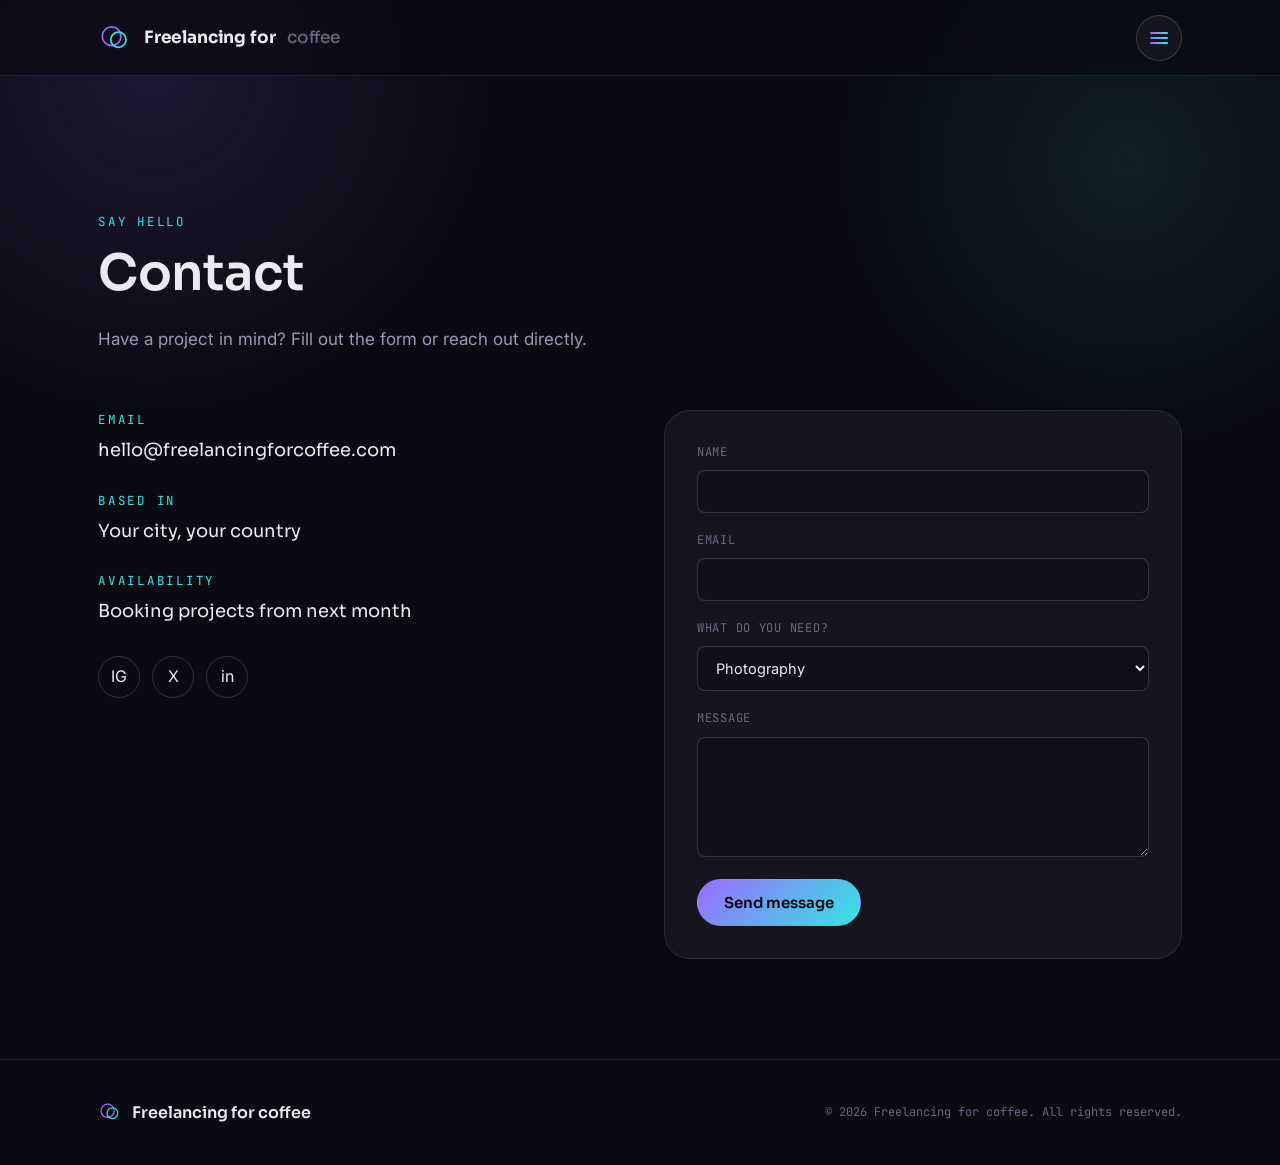
==== contact.html @ 6ca32a31 "Main files" ====
<!DOCTYPE html>
<html lang="en">
<head>
<meta charset="UTF-8">
<meta name="viewport" content="width=device-width, initial-scale=1.0">
<title>Freelancing for coffee — Contact</title>
<meta name="description" content="Get in touch for photography, journalism and editing work.">
<link rel="preconnect" href="https://fonts.googleapis.com">
<link rel="preconnect" href="https://fonts.gstatic.com" crossorigin>
<link href="https://fonts.googleapis.com/css2?family=Sora:wght@400;600;700&family=Inter:wght@400;500;600&family=JetBrains+Mono:wght@400;500&display=swap" rel="stylesheet">
<link rel="stylesheet" href="css/style.css">
</head>
<body>
<div class="ambient-glow"></div>

<nav class="site-nav">
  <div class="container">
    <a href="index.html" class="brand">
      <svg class="brand-mark" viewBox="0 0 40 40" fill="none" xmlns="http://www.w3.org/2000/svg">
        <circle class="r1" cx="16" cy="18" r="11" stroke-width="2"/>
        <circle class="r2" cx="24" cy="22" r="9" stroke-width="2"/>
      </svg>
      Freelancing for <span class="dim">coffee</span>
    </a>
    <button class="burger" data-burger aria-label="Open menu" aria-expanded="false">
      <span class="bars"><span></span><span></span><span></span></span>
    </button>
  </div>
</nav>
<div class="drawer-overlay" data-drawer-overlay></div>
<aside class="drawer" data-drawer>
  <ul class="drawer-links">
    <li><a href="index.html">Home</a></li>
    <li><a href="photography.html">Photography</a></li>
    <li><a href="journalism.html">Journalism</a></li>
    <li><a href="editing.html">Editing</a></li>
    <li><a href="price.html">Price</a></li>
    <li><a href="contact.html">Contact</a></li>
  </ul>
  <div class="drawer-foot">Freelancing for coffee<br>Based on caffeine &amp; deadlines.</div>
</aside>

<main>
  <section class="page-head">
    <div class="container">
      <span class="eyebrow">Say hello</span>
      <h1>Contact</h1>
      <p><!-- EDIT ME --> Have a project in mind? Fill out the form or reach out directly.</p>
    </div>
  </section>

  <section class="container">
    <div class="contact-layout">
      <div class="contact-info">
        <div class="info-row">
          <span class="eyebrow">Email</span>
          <a href="mailto:hello@freelancingforcoffee.com">hello@freelancingforcoffee.com</a>
        </div>
        <div class="info-row">
          <span class="eyebrow">Based in</span>
          <span class="val"><!-- EDIT ME --> Your city, your country</span>
        </div>
        <div class="info-row">
          <span class="eyebrow">Availability</span>
          <span class="val"><!-- EDIT ME --> Booking projects from next month</span>
        </div>
        <div class="socials">
          <!-- EDIT ME: swap # for your real profile links -->
          <a href="#" aria-label="Instagram">IG</a>
          <a href="#" aria-label="Twitter / X">X</a>
          <a href="#" aria-label="LinkedIn">in</a>
        </div>
      </div>

      <!--
        EDIT ME: GitHub Pages can't run server code, so this form needs a form backend
        to actually send email — e.g. Formspree, Getform, or Netlify Forms.
        Sign up, then replace the action URL below with the one they give you.
      -->
      <form class="contact-form" action="https://formspree.io/f/your-form-id" method="POST">
        <div class="field">
          <label for="name">Name</label>
          <input type="text" id="name" name="name" required>
        </div>
        <div class="field">
          <label for="email">Email</label>
          <input type="email" id="email" name="email" required>
        </div>
        <div class="field">
          <label for="subject">What do you need?</label>
          <select id="subject" name="subject">
            <option>Photography</option>
            <option>Journalism</option>
            <option>Editing</option>
            <option>Something else</option>
          </select>
        </div>
        <div class="field">
          <label for="message">Message</label>
          <textarea id="message" name="message" required></textarea>
        </div>
        <button type="submit" class="btn btn-primary">Send message</button>
      </form>
    </div>
  </section>
</main>

<footer class="site-footer">
  <div class="container">
    <div class="foot-brand">
      <svg viewBox="0 0 40 40" fill="none" xmlns="http://www.w3.org/2000/svg">
        <circle cx="16" cy="18" r="11" stroke="var(--purple)" stroke-width="2"/>
        <circle cx="24" cy="22" r="9" stroke="var(--cyan)" stroke-width="2"/>
      </svg>
      Freelancing for coffee
    </div>
    <p>&copy; 2026 Freelancing for coffee. All rights reserved.</p>
  </div>
</footer>

<script src="js/script.js"></script>
</body>
</html>
---- css/style.css ----
/* =========================================================
   Freelancing for coffee — shared stylesheet
   Signature motif: overlapping "ring stain" marks (purple + cyan)
   used as logo, ambient background element, and footer watermark.
   ========================================================= */

:root {
  --bg: #0a0a12;
  --bg-alt: #101018;
  --surface: #15151f;
  --surface-2: #1b1b28;
  --border: rgba(255, 255, 255, 0.09);
  --border-strong: rgba(255, 255, 255, 0.16);
  --text: #ece9f6;
  --text-dim: #9c97b3;
  --text-faint: #6b6680;

  --purple: #9b6bff;
  --purple-deep: #6d3bd6;
  --cyan: #35e6e0;
  --cyan-deep: #17a8a8;

  --gradient: linear-gradient(135deg, var(--purple) 0%, var(--cyan) 100%);
  --gradient-soft: linear-gradient(135deg, rgba(155, 107, 255, 0.16), rgba(53, 230, 224, 0.16));

  --font-display: "Sora", sans-serif;
  --font-body: "Inter", sans-serif;
  --font-mono: "JetBrains Mono", monospace;

  --radius-sm: 8px;
  --radius: 16px;
  --radius-lg: 26px;

  --nav-h: 76px;
  --ease: cubic-bezier(0.22, 1, 0.36, 1);
}

* { box-sizing: border-box; }
html { scroll-behavior: smooth; }

body {
  margin: 0;
  background: var(--bg);
  color: var(--text);
  font-family: var(--font-body);
  font-size: 16px;
  line-height: 1.6;
  -webkit-font-smoothing: antialiased;
  overflow-x: hidden;
}

h1, h2, h3, h4 {
  font-family: var(--font-display);
  font-weight: 600;
  line-height: 1.1;
  margin: 0 0 0.5em;
  letter-spacing: -0.01em;
}

p { margin: 0 0 1em; color: var(--text-dim); }
a { color: inherit; text-decoration: none; }
img { max-width: 100%; display: block; }
button { font-family: inherit; cursor: pointer; }

.eyebrow {
  font-family: var(--font-mono);
  font-size: 12.5px;
  letter-spacing: 0.14em;
  text-transform: uppercase;
  color: var(--cyan);
}

.container {
  max-width: 1180px;
  margin: 0 auto;
  padding: 0 clamp(20px, 5vw, 48px);
}

.gradient-text {
  background: var(--gradient);
  -webkit-background-clip: text;
  background-clip: text;
  color: transparent;
}

.btn {
  display: inline-flex;
  align-items: center;
  gap: 8px;
  padding: 13px 26px;
  border-radius: 999px;
  font-family: var(--font-display);
  font-size: 15px;
  font-weight: 600;
  border: 1px solid transparent;
  transition: transform 0.25s var(--ease), box-shadow 0.25s var(--ease), border-color 0.25s var(--ease), background 0.25s var(--ease);
}
.btn-primary {
  background: var(--gradient);
  color: #08080d;
}
.btn-primary:hover { transform: translateY(-2px); box-shadow: 0 10px 30px -8px rgba(155, 107, 255, 0.55); }
.btn-ghost {
  background: transparent;
  border-color: var(--border-strong);
  color: var(--text);
}
.btn-ghost:hover { border-color: var(--cyan); color: var(--cyan); }

/* ===================== Ambient ring-stain motif ===================== */
.ring-mark {
  position: absolute;
  border-radius: 50%;
  pointer-events: none;
}
.ring-mark.purple {
  border: 2px solid rgba(155, 107, 255, 0.55);
  box-shadow: inset 0 0 40px rgba(155, 107, 255, 0.08);
}
.ring-mark.cyan {
  border: 2px solid rgba(53, 230, 224, 0.45);
  box-shadow: inset 0 0 40px rgba(53, 230, 224, 0.08);
}

.ambient-glow {
  position: fixed;
  inset: 0;
  z-index: -1;
  pointer-events: none;
  background:
    radial-gradient(600px circle at 12% 8%, rgba(155, 107, 255, 0.14), transparent 60%),
    radial-gradient(500px circle at 88% 18%, rgba(53, 230, 224, 0.10), transparent 60%);
}

/* ===================== Nav ===================== */
.site-nav {
  position: fixed;
  top: 0; left: 0; right: 0;
  height: var(--nav-h);
  z-index: 200;
  display: flex;
  align-items: center;
  background: rgba(10, 10, 18, 0.72);
  backdrop-filter: blur(14px);
  -webkit-backdrop-filter: blur(14px);
  border-bottom: 1px solid var(--border);
}
.site-nav .container {
  display: flex;
  align-items: center;
  justify-content: space-between;
  width: 100%;
}
.brand {
  display: flex;
  align-items: center;
  gap: 12px;
  font-family: var(--font-display);
  font-weight: 700;
  font-size: 17px;
  letter-spacing: -0.01em;
}
.brand-mark { width: 34px; height: 34px; flex-shrink: 0; }
.brand-mark .r1 { stroke: var(--purple); }
.brand-mark .r2 { stroke: var(--cyan); }
.brand span.dim { color: var(--text-faint); font-weight: 500; }

/* Burger */
.burger {
  position: relative;
  width: 46px;
  height: 46px;
  border-radius: 50%;
  border: 1px solid var(--border-strong);
  background: var(--surface);
  display: flex;
  align-items: center;
  justify-content: center;
  z-index: 260;
  flex-shrink: 0;
}
.burger:hover { border-color: var(--cyan); }
.burger .bars {
  position: relative;
  width: 18px;
  height: 12px;
}
.burger .bars span {
  position: absolute;
  left: 0;
  width: 100%;
  height: 2px;
  border-radius: 2px;
  background: var(--gradient);
  transition: transform 0.35s var(--ease), opacity 0.25s var(--ease), top 0.35s var(--ease);
}
.burger .bars span:nth-child(1) { top: 0; }
.burger .bars span:nth-child(2) { top: 5px; }
.burger .bars span:nth-child(3) { top: 10px; }
.burger.is-open .bars span:nth-child(1) { top: 5px; transform: rotate(45deg); }
.burger.is-open .bars span:nth-child(2) { opacity: 0; }
.burger.is-open .bars span:nth-child(3) { top: 5px; transform: rotate(-45deg); }

/* Drawer */
.drawer-overlay {
  position: fixed;
  inset: 0;
  background: rgba(6, 6, 10, 0.66);
  backdrop-filter: blur(2px);
  opacity: 0;
  pointer-events: none;
  transition: opacity 0.4s var(--ease);
  z-index: 210;
}
.drawer-overlay.is-open { opacity: 1; pointer-events: auto; }

.drawer {
  position: fixed;
  top: 0; right: 0;
  width: min(88vw, 360px);
  height: 100%;
  background: linear-gradient(180deg, var(--bg-alt), var(--bg));
  border-left: 1px solid var(--border);
  z-index: 220;
  transform: translateX(100%);
  transition: transform 0.5s var(--ease);
  display: flex;
  flex-direction: column;
  padding: calc(var(--nav-h) + 20px) 40px 40px;
  overflow: hidden;
}
.drawer.is-open { transform: translateX(0); }
.drawer::after {
  content: "";
  position: absolute;
  width: 260px; height: 260px;
  border-radius: 50%;
  border: 2px solid rgba(155, 107, 255, 0.25);
  bottom: -80px; left: -100px;
  pointer-events: none;
}
.drawer-links {
  list-style: none;
  margin: 0; padding: 0;
  display: flex;
  flex-direction: column;
  gap: 4px;
}
.drawer-links li {
  opacity: 0;
  transform: translateX(24px);
  transition: opacity 0.5s var(--ease), transform 0.5s var(--ease);
  transition-delay: calc(var(--i, 0) * 0.05s);
}
.drawer.is-open .drawer-links li { opacity: 1; transform: translateX(0); }
.drawer-links a {
  display: block;
  padding: 12px 0;
  font-family: var(--font-display);
  font-size: 30px;
  font-weight: 600;
  color: var(--text-dim);
  border-bottom: 1px solid var(--border);
}
.drawer-links a:hover, .drawer-links a.active { color: var(--text); }
.drawer-links a.active { background: var(--gradient); -webkit-background-clip: text; background-clip: text; color: transparent; }
.drawer-foot {
  margin-top: auto;
  padding-top: 24px;
  font-family: var(--font-mono);
  font-size: 12.5px;
  color: var(--text-faint);
  letter-spacing: 0.06em;
}

/* ===================== Hero (home) ===================== */
main { padding-top: var(--nav-h); }

.hero {
  position: relative;
  padding: clamp(56px, 10vw, 120px) 0 90px;
  overflow: hidden;
}
.hero .container {
  display: grid;
  grid-template-columns: 1.15fr 0.85fr;
  gap: clamp(32px, 6vw, 80px);
  align-items: center;
}
.hero h1 {
  font-size: clamp(38px, 5.4vw, 68px);
  margin-top: 14px;
}
.hero .lede {
  font-size: 18px;
  max-width: 46ch;
  margin-top: 18px;
}
.hero .services {
  display: flex;
  flex-wrap: wrap;
  gap: 10px;
  margin: 28px 0 34px;
}
.hero .services span {
  font-family: var(--font-mono);
  font-size: 12.5px;
  letter-spacing: 0.05em;
  padding: 7px 14px;
  border: 1px solid var(--border-strong);
  border-radius: 999px;
  color: var(--text-dim);
}
.hero .cta-row { display: flex; gap: 14px; flex-wrap: wrap; }

.photo-frame {
  position: relative;
  aspect-ratio: 4 / 5;
  border-radius: var(--radius-lg);
  border: 1.5px dashed var(--border-strong);
  background: var(--surface);
  display: flex;
  align-items: center;
  justify-content: center;
  overflow: hidden;
}
.photo-frame::before {
  content: "";
  position: absolute;
  inset: -20%;
  background: radial-gradient(circle at 30% 20%, rgba(155,107,255,0.20), transparent 55%),
              radial-gradient(circle at 75% 80%, rgba(53,230,224,0.16), transparent 55%);
}
.photo-frame .placeholder-msg {
  position: relative;
  text-align: center;
  padding: 24px;
}
.photo-frame .placeholder-msg svg { width: 44px; height: 44px; margin: 0 auto 14px; opacity: 0.8; }
.photo-frame .placeholder-msg p {
  font-family: var(--font-mono);
  font-size: 13px;
  color: var(--text-faint);
  margin: 0;
}
.photo-frame .r1 { top: -40px; right: -50px; width: 200px; height: 200px; }
.photo-frame .r2 { bottom: -60px; left: -40px; width: 160px; height: 160px; }

/* ===================== Section shell ===================== */
.page-head {
  padding: calc(var(--nav-h) + 56px) 0 40px;
}
.page-head h1 { font-size: clamp(32px, 5vw, 50px); margin-top: 12px; }
.page-head p { max-width: 60ch; font-size: 17px; }

/* ===================== Photography grid ===================== */
.photo-grid {
  display: grid;
  grid-template-columns: repeat(auto-fill, minmax(300px, 1fr));
  gap: 26px;
  padding-bottom: 100px;
}
.album-card {
  position: relative;
  aspect-ratio: 16 / 10;
  border-radius: var(--radius);
  overflow: hidden;
  border: 1px solid var(--border);
  cursor: pointer;
  background: var(--surface);
  transition: transform 0.4s var(--ease), border-color 0.4s var(--ease);
}
.album-card:hover { transform: translateY(-6px); border-color: var(--border-strong); }
.album-card .ph {
  position: absolute; inset: 0;
  display: flex; align-items: center; justify-content: center;
}
.album-card .ph svg { width: 34px; height: 34px; opacity: 0.55; }
.album-card .tint { position: absolute; inset: 0; opacity: 0.85; }
.ph-1 .tint { background: linear-gradient(135deg, #6d3bd6, #1b1b28); }
.ph-2 .tint { background: linear-gradient(135deg, #17a8a8, #1b1b28); }
.ph-3 .tint { background: linear-gradient(135deg, #9b6bff, #17a8a8); }
.ph-4 .tint { background: linear-gradient(135deg, #1b1b28, #35e6e0 140%); }
.ph-5 .tint { background: linear-gradient(135deg, #6d3bd6, #35e6e0); }
.ph-6 .tint { background: linear-gradient(135deg, #101018, #6d3bd6); }

.album-card .info {
  position: absolute;
  left: 0; right: 0; bottom: 0;
  padding: 16px 18px;
  background: linear-gradient(0deg, rgba(6,6,10,0.85), transparent);
}
.album-card .info h3 { font-size: 17px; margin: 0 0 2px; }
.album-card .info span {
  font-family: var(--font-mono);
  font-size: 12px;
  color: rgba(236,233,246,0.7);
}

/* ===================== Carousel modal (photography) ===================== */
.modal-overlay {
  position: fixed; inset: 0;
  background: rgba(5, 5, 10, 0.94);
  z-index: 300;
  display: flex; align-items: center; justify-content: center;
  opacity: 0; pointer-events: none;
  transition: opacity 0.35s var(--ease);
  padding: 24px;
}
.modal-overlay.is-open { opacity: 1; pointer-events: auto; }
.modal-close {
  position: absolute; top: 22px; right: 26px;
  width: 44px; height: 44px; border-radius: 50%;
  background: var(--surface); border: 1px solid var(--border-strong);
  display: flex; align-items: center; justify-content: center;
  font-size: 18px; color: var(--text);
  z-index: 5;
}
.modal-close:hover { border-color: var(--cyan); color: var(--cyan); }

.carousel {
  width: 100%;
  max-width: 900px;
}
.carousel-title { text-align: center; margin-bottom: 18px; }
.carousel-title h3 { margin-bottom: 2px; }
.carousel-title span { font-family: var(--font-mono); font-size: 13px; color: var(--text-faint); }

.carousel-stage {
  position: relative;
  aspect-ratio: 16 / 9;
  border-radius: var(--radius);
  overflow: hidden;
  border: 1px solid var(--border-strong);
}
.carousel-track {
  display: flex;
  height: 100%;
  transition: transform 0.5s var(--ease);
}
.carousel-slide {
  min-width: 100%;
  height: 100%;
  display: flex; align-items: center; justify-content: center;
  position: relative;
}
.carousel-slide span.tag {
  position: absolute; bottom: 16px; left: 18px;
  font-family: var(--font-mono); font-size: 12.5px;
  color: rgba(236,233,246,0.75);
}
.carousel-slide svg { width: 40px; height: 40px; opacity: 0.5; }

.carousel-arrow {
  position: absolute; top: 50%; transform: translateY(-50%);
  width: 48px; height: 48px; border-radius: 50%;
  background: rgba(10,10,18,0.7);
  border: 1px solid var(--border-strong);
  display: flex; align-items: center; justify-content: center;
  color: var(--text); z-index: 4;
}
.carousel-arrow:hover { border-color: var(--cyan); color: var(--cyan); }
.carousel-arrow.prev { left: 14px; }
.carousel-arrow.next { right: 14px; }

.carousel-dots {
  display: flex; justify-content: center; gap: 8px;
  margin-top: 18px;
}
.carousel-dots button {
  width: 8px; height: 8px; border-radius: 50%;
  border: none; background: var(--border-strong);
  transition: background 0.3s;
}
.carousel-dots button.active { background: var(--gradient); width: 22px; border-radius: 4px; }

/* ===================== Journalism ===================== */
.journalism-layout {
  display: grid;
  grid-template-columns: 1.65fr 1fr;
  gap: 32px;
  padding-bottom: 100px;
  align-items: start;
}
.featured-card {
  position: relative;
  border-radius: var(--radius-lg);
  overflow: hidden;
  border: 1px solid var(--border);
  cursor: pointer;
  background: var(--surface);
}
.featured-visual {
  position: relative;
  aspect-ratio: 16 / 9;
  overflow: hidden;
}
.featured-visual .tint {
  position: absolute; inset: 0;
  background: linear-gradient(135deg, var(--purple-deep), var(--cyan-deep));
  transition: opacity 0.4s var(--ease);
}
.featured-visual .ph { position: absolute; inset: 0; display: flex; align-items: center; justify-content: center; }
.featured-visual .ph svg { width: 46px; height: 46px; opacity: 0.5; }
.featured-visual::after {
  content: "";
  position: absolute; inset: 0;
  background: linear-gradient(0deg, rgba(6,6,10,0.9), transparent 55%);
}
.featured-meta {
  position: relative; z-index: 2;
  padding: 22px 26px 26px;
  margin-top: -90px;
}
.featured-meta .tag {
  font-family: var(--font-mono); font-size: 12px; letter-spacing: 0.08em;
  color: var(--cyan); text-transform: uppercase;
}
.featured-meta h2 { font-size: clamp(22px, 3vw, 30px); margin: 8px 0 8px; }
.featured-meta p { color: var(--text-dim); max-width: 60ch; margin-bottom: 6px; }
.featured-meta .date { font-family: var(--font-mono); font-size: 12.5px; color: var(--text-faint); }

.featured-arrow {
  position: absolute; top: 40%; transform: translateY(-50%);
  width: 46px; height: 46px; border-radius: 50%;
  background: rgba(10,10,18,0.65);
  border: 1px solid rgba(255,255,255,0.25);
  display: flex; align-items: center; justify-content: center;
  color: #fff; z-index: 3;
}
.featured-arrow:hover { border-color: var(--cyan); color: var(--cyan); }
.featured-arrow.prev { left: 16px; }
.featured-arrow.next { right: 16px; }

.sidebar-list {
  display: flex; flex-direction: column;
  gap: 4px;
  max-height: 640px;
  overflow-y: auto;
  padding-right: 4px;
}
.sidebar-list h4 {
  font-family: var(--font-mono);
  font-size: 12.5px; letter-spacing: 0.1em; text-transform: uppercase;
  color: var(--text-faint);
  margin: 0 0 12px;
}
.article-row {
  display: flex; gap: 14px;
  padding: 12px 8px;
  border-radius: var(--radius-sm);
  cursor: pointer;
  border: 1px solid transparent;
  transition: background 0.25s, border-color 0.25s;
}
.article-row:hover { background: var(--surface); border-color: var(--border); }
.article-row .thumb {
  width: 76px; height: 60px; border-radius: 8px; flex-shrink: 0;
  position: relative; overflow: hidden;
}
.article-row .thumb .tint { position: absolute; inset: 0; }
.article-row .info h5 { font-size: 14.5px; margin: 0 0 4px; font-family: var(--font-display); font-weight: 600; }
.article-row .info span { font-family: var(--font-mono); font-size: 11.5px; color: var(--text-faint); }

.article-modal .modal-body {
  max-width: 720px; width: 100%;
  max-height: 84vh;
  overflow-y: auto;
  background: var(--bg-alt);
  border: 1px solid var(--border-strong);
  border-radius: var(--radius-lg);
  padding: 0 0 40px;
}
.article-modal .article-hero {
  aspect-ratio: 16/8;
  position: relative;
  border-radius: var(--radius-lg) var(--radius-lg) 0 0;
  overflow: hidden;
}
.article-modal .article-hero .tint { position: absolute; inset: 0; }
.article-modal .article-content { padding: 30px 40px 0; }
.article-modal .article-content .tag { font-family: var(--font-mono); font-size: 12px; color: var(--cyan); text-transform: uppercase; letter-spacing: 0.08em; }
.article-modal .article-content h2 { margin-top: 10px; }
.article-modal .article-content .date { font-family: var(--font-mono); font-size: 12.5px; color: var(--text-faint); margin-bottom: 24px; display: block; }
.article-modal .article-content p { color: var(--text-dim); }

/* ===================== Editing page ===================== */
.video-block {
  display: grid;
  grid-template-columns: 1.7fr 1fr;
  gap: 28px;
  padding: 44px 0;
  border-bottom: 1px solid var(--border);
}
.video-block:last-of-type { border-bottom: none; }
.video-embed {
  position: relative;
  aspect-ratio: 16 / 9;
  border-radius: var(--radius);
  overflow: hidden;
  border: 1px solid var(--border-strong);
  background: var(--surface);
}
.video-embed iframe { width: 100%; height: 100%; border: 0; }
.video-embed .embed-placeholder {
  position: absolute; inset: 0;
  display: flex; flex-direction: column; align-items: center; justify-content: center;
  gap: 10px;
  background: linear-gradient(135deg, rgba(155,107,255,0.14), rgba(53,230,224,0.10));
}
.video-embed .embed-placeholder .play {
  width: 58px; height: 58px; border-radius: 50%;
  background: var(--gradient);
  display: flex; align-items: center; justify-content: center;
}
.video-embed .embed-placeholder .play svg { width: 20px; height: 20px; }
.video-embed .embed-placeholder p { font-family: var(--font-mono); font-size: 12.5px; color: var(--text-faint); margin: 0; text-align: center; padding: 0 20px; }

.stats-card {
  background: var(--surface);
  border: 1px solid var(--border);
  border-radius: var(--radius);
  padding: 22px;
  display: flex; flex-direction: column; gap: 16px;
  height: fit-content;
}
.stats-card h4 { font-size: 14px; font-family: var(--font-mono); letter-spacing: 0.06em; text-transform: uppercase; color: var(--text-faint); margin: 0; }
.stat-row { display: flex; align-items: center; justify-content: space-between; padding-top: 12px; border-top: 1px solid var(--border); }
.stat-row:first-of-type { border-top: none; padding-top: 0; }
.stat-row .label { font-size: 13.5px; color: var(--text-dim); display: flex; align-items: center; gap: 8px; }
.stat-row .value { font-family: var(--font-display); font-weight: 700; font-size: 17px; }
.platform-pill {
  align-self: flex-start;
  font-family: var(--font-mono); font-size: 11.5px;
  padding: 5px 12px; border-radius: 999px;
  border: 1px solid var(--border-strong);
  color: var(--cyan);
}
.video-desc { grid-column: 1 / -1; max-width: 75ch; }
.video-desc h3 { font-size: 18px; margin-bottom: 8px; }

/* ===================== Price page ===================== */
.pricing-grid {
  display: grid;
  grid-template-columns: repeat(auto-fit, minmax(280px, 1fr));
  gap: 24px;
  padding-bottom: 90px;
}
.price-card {
  border: 1px solid var(--border);
  border-radius: var(--radius-lg);
  padding: 34px 28px;
  background: var(--surface);
  display: flex; flex-direction: column;
  position: relative;
}
.price-card.featured { border-color: var(--purple); box-shadow: 0 0 0 1px var(--purple), 0 20px 50px -20px rgba(155,107,255,0.4); }
.price-card .badge {
  position: absolute; top: -12px; right: 24px;
  font-family: var(--font-mono); font-size: 11px; letter-spacing: 0.06em;
  background: var(--gradient); color: #08080d; padding: 5px 12px; border-radius: 999px;
}
.price-card .tier { font-family: var(--font-mono); font-size: 12.5px; letter-spacing: 0.1em; text-transform: uppercase; color: var(--text-faint); }
.price-card .amount { font-family: var(--font-display); font-size: 42px; font-weight: 700; margin: 10px 0 4px; }
.price-card .amount span { font-size: 15px; font-weight: 500; color: var(--text-faint); }
.price-card .unit { font-size: 13.5px; color: var(--text-faint); margin-bottom: 22px; }
.price-card ul { list-style: none; margin: 0 0 26px; padding: 0; display: flex; flex-direction: column; gap: 12px; flex-grow: 1; }
.price-card li { font-size: 14.5px; color: var(--text-dim); padding-left: 22px; position: relative; }
.price-card li::before {
  content: ""; position: absolute; left: 0; top: 6px;
  width: 12px; height: 12px; border-radius: 50%;
  border: 2px solid var(--cyan);
}
.price-note {
  max-width: 70ch;
  margin: 8px 0 50px;
  padding: 18px 22px;
  border-left: 2px solid var(--purple);
  background: var(--surface);
  border-radius: 0 var(--radius-sm) var(--radius-sm) 0;
  font-family: var(--font-mono); font-size: 13px; color: var(--text-dim);
}

/* ===================== Contact page ===================== */
.contact-layout {
  display: grid;
  grid-template-columns: 1fr 1fr;
  gap: 48px;
  padding-bottom: 100px;
  align-items: start;
}
.contact-info .info-row { margin-bottom: 26px; }
.contact-info .info-row .eyebrow { display: block; margin-bottom: 6px; }
.contact-info .info-row a, .contact-info .info-row span.val { font-family: var(--font-display); font-size: 18px; }
.contact-info .socials { display: flex; gap: 12px; margin-top: 30px; }
.contact-info .socials a {
  width: 42px; height: 42px; border-radius: 50%;
  border: 1px solid var(--border-strong);
  display: flex; align-items: center; justify-content: center;
}
.contact-info .socials a:hover { border-color: var(--cyan); color: var(--cyan); }

.contact-form {
  display: flex; flex-direction: column; gap: 18px;
  background: var(--surface);
  border: 1px solid var(--border);
  border-radius: var(--radius-lg);
  padding: 32px;
}
.field { display: flex; flex-direction: column; gap: 8px; }
.field label { font-family: var(--font-mono); font-size: 12px; letter-spacing: 0.06em; text-transform: uppercase; color: var(--text-faint); }
.field input, .field select, .field textarea {
  background: var(--bg-alt);
  border: 1px solid var(--border-strong);
  border-radius: var(--radius-sm);
  padding: 12px 14px;
  color: var(--text);
  font-family: var(--font-body);
  font-size: 14.5px;
  outline: none;
  transition: border-color 0.25s;
}
.field input:focus, .field select:focus, .field textarea:focus { border-color: var(--cyan); }
.field textarea { resize: vertical; min-height: 120px; }
.contact-form .btn-primary { align-self: flex-start; margin-top: 4px; }

/* ===================== Footer ===================== */
.site-footer {
  position: relative;
  border-top: 1px solid var(--border);
  padding: 40px 0;
  overflow: hidden;
}
.site-footer .container { display: flex; align-items: center; justify-content: space-between; flex-wrap: wrap; gap: 16px; }
.site-footer .foot-brand { display: flex; align-items: center; gap: 10px; font-family: var(--font-display); font-weight: 600; }
.site-footer .foot-brand svg { width: 24px; height: 24px; }
.site-footer p { margin: 0; font-family: var(--font-mono); font-size: 12px; color: var(--text-faint); }

/* ===================== Focus & motion ===================== */
a:focus-visible, button:focus-visible, input:focus-visible, textarea:focus-visible, select:focus-visible {
  outline: 2px solid var(--cyan);
  outline-offset: 2px;
}
@media (prefers-reduced-motion: reduce) {
  *, *::before, *::after { transition: none !important; animation: none !important; scroll-behavior: auto !important; }
}

/* ===================== Responsive ===================== */
@media (max-width: 880px) {
  .hero .container { grid-template-columns: 1fr; }
  .photo-frame { max-width: 380px; margin: 0 auto; }
  .journalism-layout { grid-template-columns: 1fr; }
  .video-block { grid-template-columns: 1fr; }
  .contact-layout { grid-template-columns: 1fr; }
}
@media (max-width: 560px) {
  .drawer-links a { font-size: 24px; }
  .featured-meta { margin-top: -60px; }
}
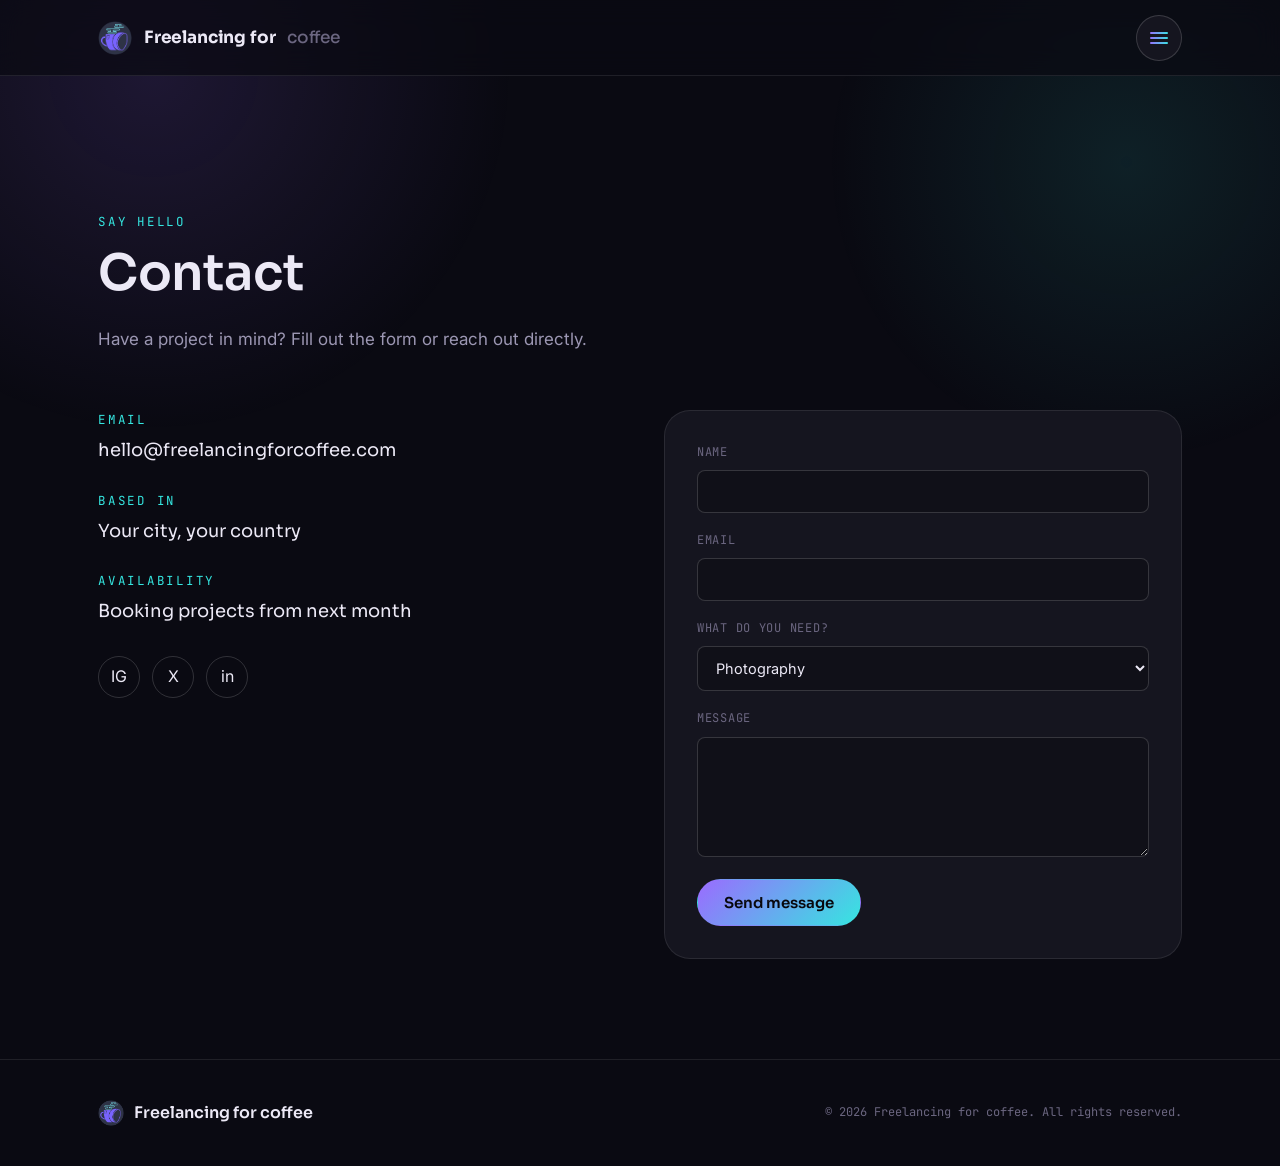
==== commit e33cf978: "additional improvements" ====
--- a/contact.html
+++ b/contact.html
@@ -16,10 +16,7 @@
 <nav class="site-nav">
   <div class="container">
     <a href="index.html" class="brand">
-      <svg class="brand-mark" viewBox="0 0 40 40" fill="none" xmlns="http://www.w3.org/2000/svg">
-        <circle class="r1" cx="16" cy="18" r="11" stroke-width="2"/>
-        <circle class="r2" cx="24" cy="22" r="9" stroke-width="2"/>
-      </svg>
+      <img class="brand-mark" src="media/logo.png" alt="Freelancing for coffee logo">
       Freelancing for <span class="dim">coffee</span>
     </a>
     <button class="burger" data-burger aria-label="Open menu" aria-expanded="false">
@@ -108,10 +105,7 @@
 <footer class="site-footer">
   <div class="container">
     <div class="foot-brand">
-      <svg viewBox="0 0 40 40" fill="none" xmlns="http://www.w3.org/2000/svg">
-        <circle cx="16" cy="18" r="11" stroke="var(--purple)" stroke-width="2"/>
-        <circle cx="24" cy="22" r="9" stroke="var(--cyan)" stroke-width="2"/>
-      </svg>
+      <img src="media/logo.png" alt="Freelancing for coffee logo">
       Freelancing for coffee
     </div>
     <p>&copy; 2026 Freelancing for coffee. All rights reserved.</p>
--- a/css/style.css
+++ b/css/style.css
@@ -160,7 +160,7 @@
   font-size: 17px;
   letter-spacing: -0.01em;
 }
-.brand-mark { width: 34px; height: 34px; flex-shrink: 0; }
+.brand-mark { width: 34px; height: 34px; flex-shrink: 0; border-radius: 50%; object-fit: cover; }
 .brand-mark .r1 { stroke: var(--purple); }
 .brand-mark .r2 { stroke: var(--cyan); }
 .brand span.dim { color: var(--text-faint); font-weight: 500; }
@@ -317,7 +317,7 @@
   position: relative;
   aspect-ratio: 4 / 5;
   border-radius: var(--radius-lg);
-  border: 1.5px dashed var(--border-strong);
+  border: 1px solid var(--border-strong);
   background: var(--surface);
   display: flex;
   align-items: center;
@@ -331,6 +331,13 @@
   background: radial-gradient(circle at 30% 20%, rgba(155,107,255,0.20), transparent 55%),
               radial-gradient(circle at 75% 80%, rgba(53,230,224,0.16), transparent 55%);
 }
+.photo-frame img {
+  position: relative;
+  z-index: 1;
+  width: 100%;
+  height: 100%;
+  object-fit: cover;
+}
 .photo-frame .placeholder-msg {
   position: relative;
   text-align: center;
@@ -346,6 +353,31 @@
 .photo-frame .r1 { top: -40px; right: -50px; width: 200px; height: 200px; }
 .photo-frame .r2 { bottom: -60px; left: -40px; width: 160px; height: 160px; }
 
+/* ===================== Brands strip (home) ===================== */
+.brands-section {
+  padding: 30px 0 100px;
+  border-top: 1px solid var(--border);
+  margin-top: 40px;
+}
+.brands-section .eyebrow { display: block; margin-bottom: 8px; }
+.brands-section h2 { font-size: clamp(24px, 3.4vw, 34px); margin-bottom: 26px; }
+.brands-placeholder {
+  aspect-ratio: 21 / 6;
+  max-height: 220px;
+  border-radius: var(--radius);
+  border: 1.5px dashed var(--border-strong);
+  background: var(--surface);
+  display: flex;
+  align-items: center;
+  justify-content: center;
+  overflow: hidden;
+  position: relative;
+}
+.brands-placeholder img { width: 100%; height: 100%; object-fit: contain; padding: 24px; }
+.brands-placeholder .placeholder-msg { position: relative; text-align: center; padding: 24px; }
+.brands-placeholder .placeholder-msg svg { width: 36px; height: 36px; margin: 0 auto 12px; opacity: 0.7; }
+.brands-placeholder .placeholder-msg p { font-family: var(--font-mono); font-size: 12.5px; color: var(--text-faint); margin: 0; }
+
 /* ===================== Section shell ===================== */
 .page-head {
   padding: calc(var(--nav-h) + 56px) 0 40px;
@@ -377,6 +409,7 @@
 }
 .album-card .ph svg { width: 34px; height: 34px; opacity: 0.55; }
 .album-card .tint { position: absolute; inset: 0; opacity: 0.85; }
+.album-card .thumb-img { position: absolute; inset: 0; width: 100%; height: 100%; object-fit: cover; }
 .ph-1 .tint { background: linear-gradient(135deg, #6d3bd6, #1b1b28); }
 .ph-2 .tint { background: linear-gradient(135deg, #17a8a8, #1b1b28); }
 .ph-3 .tint { background: linear-gradient(135deg, #9b6bff, #17a8a8); }
@@ -448,8 +481,16 @@
   position: absolute; bottom: 16px; left: 18px;
   font-family: var(--font-mono); font-size: 12.5px;
   color: rgba(236,233,246,0.75);
+  z-index: 2;
 }
 .carousel-slide svg { width: 40px; height: 40px; opacity: 0.5; }
+.carousel-slide img { position: absolute; inset: 0; width: 100%; height: 100%; object-fit: cover; }
+.carousel-slide::after {
+  content: "";
+  position: absolute; inset: 0;
+  background: linear-gradient(0deg, rgba(6,6,10,0.75), transparent 40%);
+  pointer-events: none;
+}
 
 .carousel-arrow {
   position: absolute; top: 50%; transform: translateY(-50%);
@@ -502,6 +543,7 @@
 }
 .featured-visual .ph { position: absolute; inset: 0; display: flex; align-items: center; justify-content: center; }
 .featured-visual .ph svg { width: 46px; height: 46px; opacity: 0.5; }
+.featured-visual img { position: absolute; inset: 0; width: 100%; height: 100%; object-fit: cover; }
 .featured-visual::after {
   content: "";
   position: absolute; inset: 0;
@@ -559,6 +601,7 @@
   position: relative; overflow: hidden;
 }
 .article-row .thumb .tint { position: absolute; inset: 0; }
+.article-row .thumb img { position: absolute; inset: 0; width: 100%; height: 100%; object-fit: cover; }
 .article-row .info h5 { font-size: 14.5px; margin: 0 0 4px; font-family: var(--font-display); font-weight: 600; }
 .article-row .info span { font-family: var(--font-mono); font-size: 11.5px; color: var(--text-faint); }
 
@@ -578,11 +621,20 @@
   overflow: hidden;
 }
 .article-modal .article-hero .tint { position: absolute; inset: 0; }
+.article-modal .article-hero img { position: absolute; inset: 0; width: 100%; height: 100%; object-fit: cover; }
+.article-modal .article-hero .credit {
+  position: absolute; bottom: 10px; right: 14px;
+  font-family: var(--font-mono); font-size: 11px; color: rgba(236,233,246,0.7);
+}
 .article-modal .article-content { padding: 30px 40px 0; }
 .article-modal .article-content .tag { font-family: var(--font-mono); font-size: 12px; color: var(--cyan); text-transform: uppercase; letter-spacing: 0.08em; }
 .article-modal .article-content h2 { margin-top: 10px; }
+.article-modal .article-content .byline { font-family: var(--font-mono); font-size: 12.5px; color: var(--text-faint); display: block; }
 .article-modal .article-content .date { font-family: var(--font-mono); font-size: 12.5px; color: var(--text-faint); margin-bottom: 24px; display: block; }
 .article-modal .article-content p { color: var(--text-dim); }
+.article-modal .article-content h3 { font-size: 19px; margin-top: 30px; }
+.article-modal .article-content ul { margin: 0 0 18px; padding-left: 20px; color: var(--text-dim); }
+.article-modal .article-content li { margin-bottom: 8px; }
 
 /* ===================== Editing page ===================== */
 .video-block {
@@ -733,7 +785,7 @@
 }
 .site-footer .container { display: flex; align-items: center; justify-content: space-between; flex-wrap: wrap; gap: 16px; }
 .site-footer .foot-brand { display: flex; align-items: center; gap: 10px; font-family: var(--font-display); font-weight: 600; }
-.site-footer .foot-brand svg { width: 24px; height: 24px; }
+.site-footer .foot-brand img { width: 26px; height: 26px; border-radius: 50%; object-fit: cover; }
 .site-footer p { margin: 0; font-family: var(--font-mono); font-size: 12px; color: var(--text-faint); }
 
 /* ===================== Focus & motion ===================== */
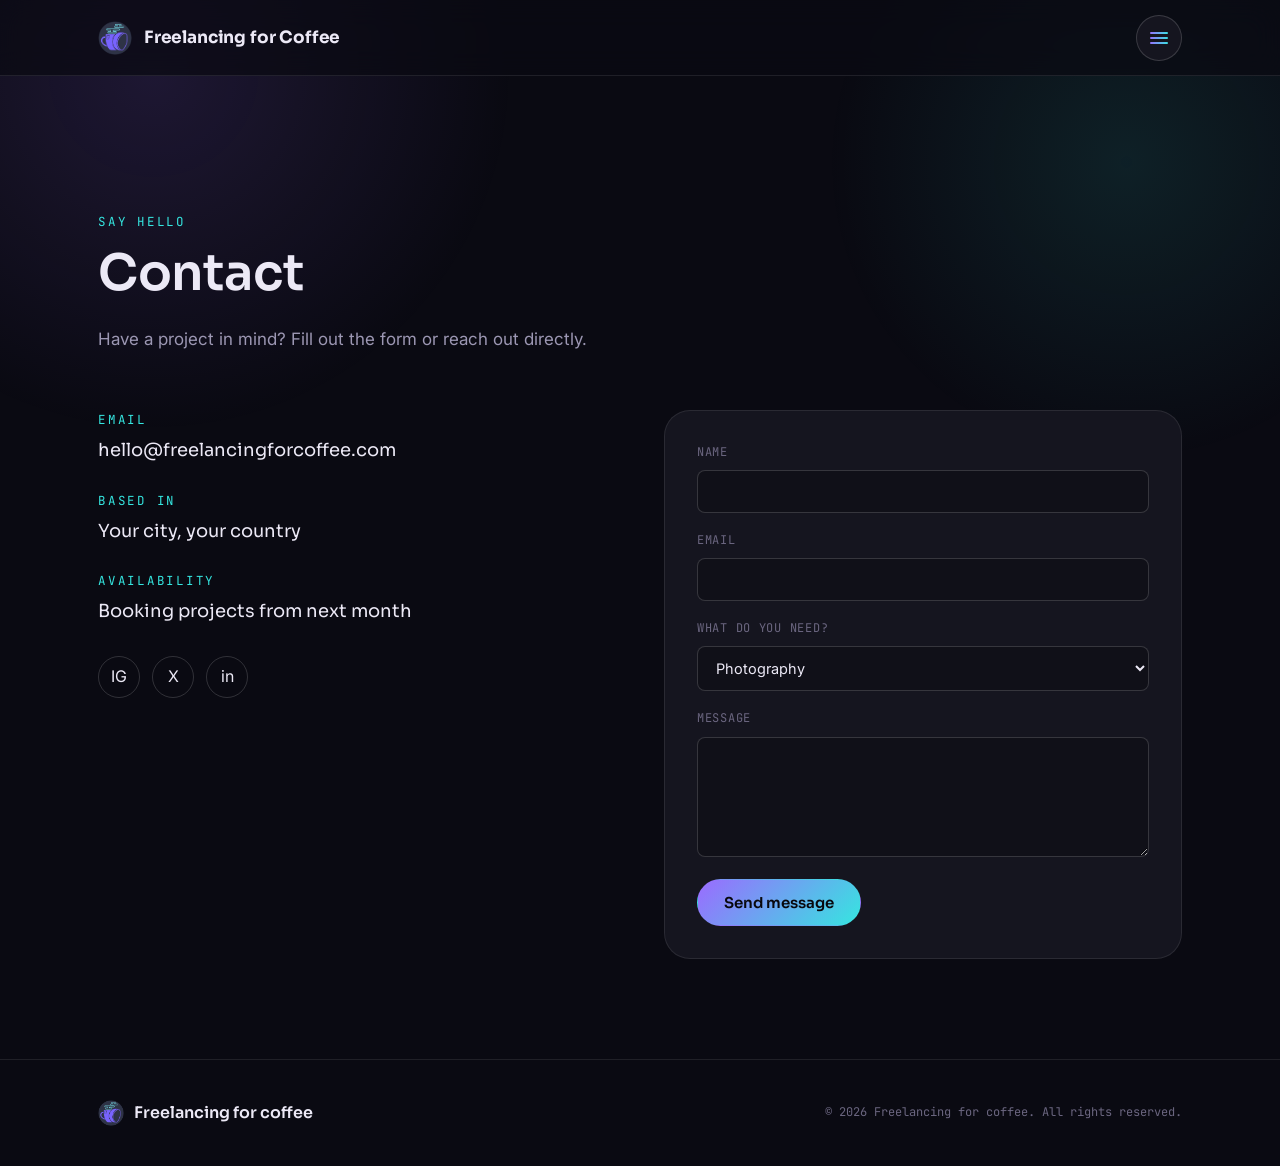
==== commit a8a36fbd: "more improvement and animation" ====
--- a/contact.html
+++ b/contact.html
@@ -17,7 +17,7 @@
   <div class="container">
     <a href="index.html" class="brand">
       <img class="brand-mark" src="media/logo.png" alt="Freelancing for coffee logo">
-      Freelancing for <span class="dim">coffee</span>
+      Freelancing for Coffee
     </a>
     <button class="burger" data-burger aria-label="Open menu" aria-expanded="false">
       <span class="bars"><span></span><span></span><span></span></span>
--- a/css/style.css
+++ b/css/style.css
@@ -296,22 +296,8 @@
   max-width: 46ch;
   margin-top: 18px;
 }
-.hero .services {
-  display: flex;
-  flex-wrap: wrap;
-  gap: 10px;
-  margin: 28px 0 34px;
-}
-.hero .services span {
-  font-family: var(--font-mono);
-  font-size: 12.5px;
-  letter-spacing: 0.05em;
-  padding: 7px 14px;
-  border: 1px solid var(--border-strong);
-  border-radius: 999px;
-  color: var(--text-dim);
-}
-.hero .cta-row { display: flex; gap: 14px; flex-wrap: wrap; }
+.hero-title { color: #ffffff; }
+.hero .cta-row { display: flex; gap: 14px; flex-wrap: wrap; margin-top: 30px; }
 
 .photo-frame {
   position: relative;
@@ -461,7 +447,7 @@
 
 .carousel-stage {
   position: relative;
-  aspect-ratio: 16 / 9;
+  aspect-ratio: 3 / 2;
   border-radius: var(--radius);
   overflow: hidden;
   border: 1px solid var(--border-strong);
@@ -476,6 +462,7 @@
   height: 100%;
   display: flex; align-items: center; justify-content: center;
   position: relative;
+  background: linear-gradient(135deg, rgba(155, 107, 255, 0.14), rgba(53, 230, 224, 0.10));
 }
 .carousel-slide span.tag {
   position: absolute; bottom: 16px; left: 18px;
@@ -484,11 +471,11 @@
   z-index: 2;
 }
 .carousel-slide svg { width: 40px; height: 40px; opacity: 0.5; }
-.carousel-slide img { position: absolute; inset: 0; width: 100%; height: 100%; object-fit: cover; }
+.carousel-slide img { position: relative; width: 100%; height: 100%; object-fit: contain; }
 .carousel-slide::after {
   content: "";
   position: absolute; inset: 0;
-  background: linear-gradient(0deg, rgba(6,6,10,0.75), transparent 40%);
+  background: linear-gradient(0deg, rgba(6,6,10,0.55), transparent 40%);
   pointer-events: none;
 }
 
@@ -560,6 +547,7 @@
 }
 .featured-meta h2 { font-size: clamp(22px, 3vw, 30px); margin: 8px 0 8px; }
 .featured-meta p { color: var(--text-dim); max-width: 60ch; margin-bottom: 6px; }
+.featured-meta .dek { font-family: var(--font-display); font-size: 16px; font-style: italic; color: var(--text-dim); max-width: 60ch; margin: 0 0 10px; }
 .featured-meta .date { font-family: var(--font-mono); font-size: 12.5px; color: var(--text-faint); }
 
 .featured-arrow {
@@ -629,12 +617,118 @@
 .article-modal .article-content { padding: 30px 40px 0; }
 .article-modal .article-content .tag { font-family: var(--font-mono); font-size: 12px; color: var(--cyan); text-transform: uppercase; letter-spacing: 0.08em; }
 .article-modal .article-content h2 { margin-top: 10px; }
+.article-modal .article-content .article-dek {
+  font-family: var(--font-display);
+  font-size: 18px;
+  font-style: italic;
+  color: var(--text-dim);
+  margin: 4px 0 14px;
+}
 .article-modal .article-content .byline { font-family: var(--font-mono); font-size: 12.5px; color: var(--text-faint); display: block; }
 .article-modal .article-content .date { font-family: var(--font-mono); font-size: 12.5px; color: var(--text-faint); margin-bottom: 24px; display: block; }
 .article-modal .article-content p { color: var(--text-dim); }
 .article-modal .article-content h3 { font-size: 19px; margin-top: 30px; }
 .article-modal .article-content ul { margin: 0 0 18px; padding-left: 20px; color: var(--text-dim); }
 .article-modal .article-content li { margin-bottom: 8px; }
+.article-modal .article-content figure {
+  margin: 24px 0;
+  border-radius: var(--radius);
+  overflow: hidden;
+  border: 1px solid var(--border);
+  background: var(--surface);
+}
+.article-modal .article-content figure img { width: 100%; display: block; }
+.article-modal .article-content figcaption {
+  padding: 8px 14px;
+  font-family: var(--font-mono);
+  font-size: 11.5px;
+  color: var(--text-faint);
+}
+
+/* Review score */
+.review-score {
+  display: flex;
+  align-items: center;
+  gap: 18px;
+  padding: 20px 22px;
+  border: 1px solid var(--border-strong);
+  border-radius: var(--radius);
+  background: var(--surface);
+  margin: 28px 0;
+}
+.review-score .score-badge {
+  font-family: var(--font-display);
+  font-weight: 700;
+  font-size: 26px;
+  background: var(--gradient);
+  color: #08080d;
+  padding: 12px 18px;
+  border-radius: var(--radius-sm);
+  flex-shrink: 0;
+  white-space: nowrap;
+}
+.review-score .stars { color: var(--cyan); font-size: 18px; letter-spacing: 2px; margin-bottom: 4px; }
+.review-score-body h4 { font-family: var(--font-display); font-size: 15px; margin: 0 0 4px; color: var(--text); }
+.review-score-body p { font-size: 13.5px; margin: 0; color: var(--text-dim); }
+
+/* Pros / cons */
+.pros-cons {
+  display: grid;
+  grid-template-columns: 1fr 1fr;
+  gap: 18px;
+  margin: 24px 0;
+}
+.pros-cons .col {
+  border: 1px solid var(--border);
+  border-radius: var(--radius);
+  padding: 20px;
+  background: var(--surface);
+}
+.pros-cons .col.pros { border-left: 3px solid var(--cyan); }
+.pros-cons .col.cons { border-left: 3px solid var(--purple); }
+.pros-cons h4 {
+  font-family: var(--font-mono);
+  text-transform: uppercase;
+  letter-spacing: 0.08em;
+  font-size: 12px;
+  color: var(--text-faint);
+  margin: 0 0 12px;
+}
+.pros-cons ul { list-style: none; margin: 0; padding: 0; display: flex; flex-direction: column; gap: 10px; }
+.pros-cons li { font-size: 14px; color: var(--text-dim); padding-left: 20px; position: relative; }
+.pros-cons .pros li::before { content: "+"; position: absolute; left: 0; color: var(--cyan); font-weight: 700; }
+.pros-cons .cons li::before { content: "\2013"; position: absolute; left: 0; color: var(--purple); font-weight: 700; }
+
+/* In-article tables */
+.article-modal .article-content .table-wrap {
+  overflow-x: auto;
+  margin: 24px 0;
+  border: 1px solid var(--border);
+  border-radius: var(--radius);
+}
+.article-modal .article-content table { width: 100%; border-collapse: collapse; font-size: 13px; min-width: 480px; }
+.article-modal .article-content th,
+.article-modal .article-content td { padding: 10px 14px; border-bottom: 1px solid var(--border); text-align: left; vertical-align: top; }
+.article-modal .article-content th {
+  font-family: var(--font-mono); font-size: 11px; text-transform: uppercase; letter-spacing: 0.05em;
+  color: var(--cyan); background: var(--surface); white-space: nowrap;
+}
+.article-modal .article-content td { color: var(--text-dim); }
+.article-modal .article-content tr:last-child td { border-bottom: none; }
+
+.article-modal .article-content .disclosure {
+  margin-top: 30px;
+  padding-top: 16px;
+  border-top: 1px solid var(--border);
+  font-size: 12.5px;
+  font-style: italic;
+  color: var(--text-faint);
+}
+
+@media (max-width: 560px) {
+  .pros-cons { grid-template-columns: 1fr; }
+  .review-score { flex-direction: column; align-items: flex-start; }
+}
 
 /* ===================== Editing page ===================== */
 .video-block {
@@ -788,6 +882,38 @@
 .site-footer .foot-brand img { width: 26px; height: 26px; border-radius: 50%; object-fit: cover; }
 .site-footer p { margin: 0; font-family: var(--font-mono); font-size: 12px; color: var(--text-faint); }
 
+/* ===================== Entrance animations ===================== */
+@keyframes fadeInLeft {
+  from { opacity: 0; transform: translateX(-26px); }
+  to { opacity: 1; transform: none; }
+}
+@keyframes fadeInUp {
+  from { opacity: 0; transform: translateY(28px); }
+  to { opacity: 1; transform: none; }
+}
+@keyframes fadeIn {
+  from { opacity: 0; }
+  to { opacity: 1; }
+}
+.anim-fade-left, .anim-fade-up, .anim-fade-in {
+  opacity: 0;
+  animation-duration: 0.7s;
+  animation-timing-function: var(--ease);
+  animation-fill-mode: forwards;
+  animation-delay: calc(var(--i, 0) * 90ms);
+}
+.anim-fade-left { animation-name: fadeInLeft; }
+.anim-fade-up { animation-name: fadeInUp; }
+.anim-fade-in { animation-name: fadeIn; animation-duration: 0.9s; }
+
+/* Scroll-triggered reveal — JS toggles .in-view when the element enters the viewport */
+.reveal-on-scroll {
+  opacity: 0;
+  transform: translateY(28px);
+  transition: opacity 0.8s var(--ease), transform 0.8s var(--ease);
+}
+.reveal-on-scroll.in-view { opacity: 1; transform: none; }
+
 /* ===================== Focus & motion ===================== */
 a:focus-visible, button:focus-visible, input:focus-visible, textarea:focus-visible, select:focus-visible {
   outline: 2px solid var(--cyan);
@@ -795,6 +921,7 @@
 }
 @media (prefers-reduced-motion: reduce) {
   *, *::before, *::after { transition: none !important; animation: none !important; scroll-behavior: auto !important; }
+  .anim-fade-left, .anim-fade-up, .anim-fade-in { opacity: 1 !important; transform: none !important; }
 }
 
 /* ===================== Responsive ===================== */
